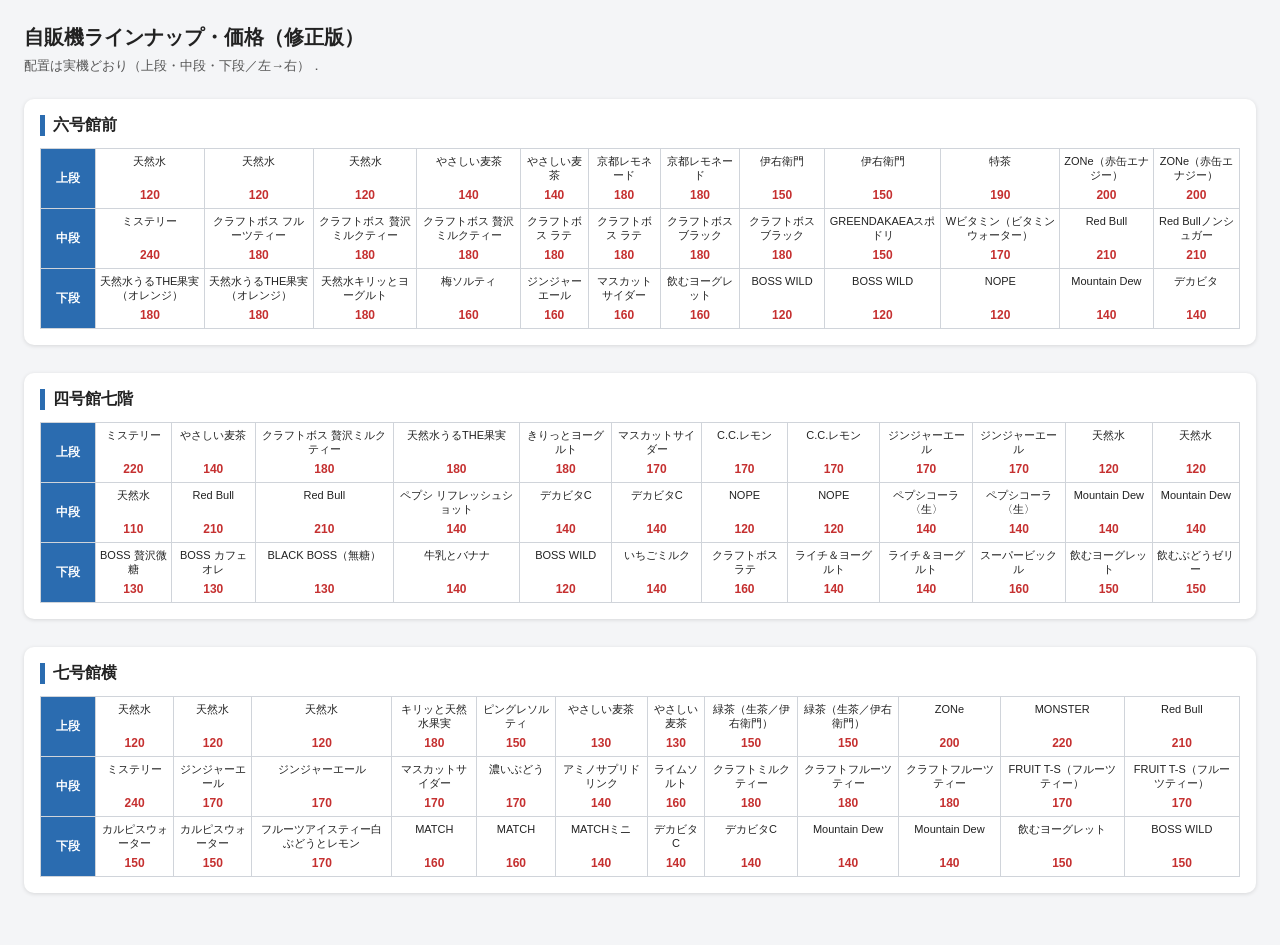
==== 自販機ラインナップ.html @ c26604fa "firstcomimt" ====
<!DOCTYPE html>
<html lang="ja">
<head>
<meta charset="UTF-8">
<meta name="viewport" content="width=device-width, initial-scale=1.0">
<title>自販機ラインナップ（修正版）</title>
<style>
  body { font-family: "Hiragino Kaku Gothic ProN", "Yu Gothic", sans-serif; background:#f4f5f7; color:#222; margin:0; padding:24px; }
  h1 { font-size:20px; margin:0 0 6px; }
  .note { font-size:13px; color:#555; margin:0 0 24px; }
  .machine { background:#fff; border-radius:10px; box-shadow:0 1px 4px rgba(0,0,0,.12); padding:16px; margin-bottom:28px; overflow-x:auto; }
  .machine h2 { font-size:16px; margin:0 0 12px; padding-left:8px; border-left:5px solid #2b6cb0; }
  table { border-collapse:collapse; width:100%; min-width:980px; }
  th, td { border:1px solid #d0d4da; padding:6px 4px; text-align:center; font-size:11px; vertical-align:middle; }
  th.shelf { background:#2b6cb0; color:#fff; width:46px; font-size:12px; }
  .prod { display:block; line-height:1.25; min-height:30px; }
  .price { display:block; font-weight:700; color:#c53030; font-size:12px; margin-top:3px; }
  .uncertain { background:#fff7d6; }
  .uncertain .prod::after { content:"（要確認）"; color:#b7791f; font-size:10px; }
  .empty { background:#f0f0f0; }
  .legend { font-size:12px; color:#555; }
  .legend span { background:#fff7d6; padding:1px 6px; border:1px solid #e5cf7a; border-radius:3px; }
</style>
</head>
<body>
<h1>自販機ラインナップ・価格（修正版）</h1>
<p class="note">配置は実機どおり（上段・中段・下段／左→右）．</p>

<!-- ============ 六号館前 ============ -->
<div class="machine">
  <h2>六号館前</h2>
  <table>
    <tr>
      <th class="shelf">上段</th>
      <td><span class="prod">天然水</span><span class="price">120</span></td>
      <td><span class="prod">天然水</span><span class="price">120</span></td>
      <td><span class="prod">天然水</span><span class="price">120</span></td>
      <td><span class="prod">やさしい麦茶</span><span class="price">140</span></td>
      <td><span class="prod">やさしい麦茶</span><span class="price">140</span></td>
      <td><span class="prod">京都レモネード</span><span class="price">180</span></td>
      <td><span class="prod">京都レモネード</span><span class="price">180</span></td>
      <td><span class="prod">伊右衛門</span><span class="price">150</span></td>
      <td><span class="prod">伊右衛門</span><span class="price">150</span></td>
      <td><span class="prod">特茶</span><span class="price">190</span></td>
      <td><span class="prod">ZONe（赤缶エナジー）</span><span class="price">200</span></td>
      <td><span class="prod">ZONe（赤缶エナジー）</span><span class="price">200</span></td>
    </tr>
    <tr>
      <th class="shelf">中段</th>
      <td><span class="prod">ミステリー</span><span class="price">240</span></td>
      <td><span class="prod">クラフトボス フルーツティー</span><span class="price">180</span></td>
      <td><span class="prod">クラフトボス 贅沢ミルクティー</span><span class="price">180</span></td>
      <td><span class="prod">クラフトボス 贅沢ミルクティー</span><span class="price">180</span></td>
      <td><span class="prod">クラフトボス ラテ</span><span class="price">180</span></td>
      <td><span class="prod">クラフトボス ラテ</span><span class="price">180</span></td>
      <td><span class="prod">クラフトボス ブラック</span><span class="price">180</span></td>
      <td><span class="prod">クラフトボス ブラック</span><span class="price">180</span></td>
      <td><span class="prod">GREENDAKAEAスポドリ</span><span class="price">150</span></td>
      <td><span class="prod">Wビタミン（ビタミンウォーター）</span><span class="price">170</span></td>
      <td><span class="prod">Red Bull</span><span class="price">210</span></td>
      <td><span class="prod">Red Bullノンシュガー</span><span class="price">210</span></td>
    </tr>
    <tr>
      <th class="shelf">下段</th>
      <td><span class="prod">天然水うるTHE果実（オレンジ）</span><span class="price">180</span></td>
      <td><span class="prod">天然水うるTHE果実（オレンジ）</span><span class="price">180</span></td>
      <td><span class="prod">天然水キリッとヨーグルト</span><span class="price">180</span></td> 
      <td><span class="prod">梅ソルティ</span><span class="price">160</span></td>  
      <td><span class="prod">ジンジャーエール</span><span class="price">160</span></td>
      <td><span class="prod">マスカットサイダー</span><span class="price">160</span></td>
      <td><span class="prod">飲むヨーグレット</span><span class="price">160</span></td>
      <td><span class="prod">BOSS WILD</span><span class="price">120</span></td>
      <td><span class="prod">BOSS WILD</span><span class="price">120</span></td>
      <td><span class="prod">NOPE</span><span class="price">120</span></td>
      <td><span class="prod">Mountain Dew</span><span class="price">140</span></td>
      <td><span class="prod">デカビタ</span><span class="price">140</span></td>
    </tr>
  </table>
</div>

<!-- ============ 四号館七階 ============ -->
<div class="machine">
  <h2>四号館七階</h2>
  <table>
    <tr>
      <th class="shelf">上段</th>
      <td><span class="prod">ミステリー</span><span class="price">220</span></td>
      <td><span class="prod">やさしい麦茶</span><span class="price">140</span></td>
      <td><span class="prod">クラフトボス 贅沢ミルクティー</span><span class="price">180</span></td>
      <td><span class="prod">天然水うるTHE果実</span><span class="price">180</span></td>
      <td><span class="prod">きりっとヨーグルト</span><span class="price">180</span></td>
      <td><span class="prod">マスカットサイダー</span><span class="price">170</span></td>
      <td><span class="prod">C.C.レモン</span><span class="price">170</span></td>
      <td><span class="prod">C.C.レモン</span><span class="price">170</span></td>
      <td><span class="prod">ジンジャーエール</span><span class="price">170</span></td>
      <td><span class="prod">ジンジャーエール</span><span class="price">170</span></td>
      <td><span class="prod">天然水</span><span class="price">120</span></td>
      <td><span class="prod">天然水</span><span class="price">120</span></td>
    </tr>
    <tr>
      <th class="shelf">中段</th>
      <td><span class="prod">天然水</span><span class="price">110</span></td>
      <td><span class="prod">Red Bull</span><span class="price">210</span></td>
      <td><span class="prod">Red Bull</span><span class="price">210</span></td>
      <td><span class="prod">ペプシ リフレッシュショット</span><span class="price">140</span></td>
      <td><span class="prod">デカビタC</span><span class="price">140</span></td>
      <td><span class="prod">デカビタC</span><span class="price">140</span></td>
      <td><span class="prod">NOPE</span><span class="price">120</span></td>
      <td><span class="prod">NOPE</span><span class="price">120</span></td>
      <td><span class="prod">ペプシコーラ〈生〉</span><span class="price">140</span></td>
      <td><span class="prod">ペプシコーラ〈生〉</span><span class="price">140</span></td>
      <td><span class="prod">Mountain Dew</span><span class="price">140</span></td>
      <td><span class="prod">Mountain Dew</span><span class="price">140</span></td>
    </tr>
    <tr>
      <th class="shelf">下段</th>
      <td><span class="prod">BOSS 贅沢微糖</span><span class="price">130</span></td>
      <td><span class="prod">BOSS カフェオレ</span><span class="price">130</span></td>
      <td><span class="prod">BLACK BOSS（無糖）</span><span class="price">130</span></td>
      <td><span class="prod">牛乳とバナナ</span><span class="price">140</span></td>
      <td><span class="prod">BOSS WILD</span><span class="price">120</span></td>
      <td><span class="prod">いちごミルク</span><span class="price">140</span></td>
      <td><span class="prod">クラフトボス ラテ</span><span class="price">160</span></td>
      <td><span class="prod">ライチ＆ヨーグルト</span><span class="price">140</span></td>
      <td><span class="prod">ライチ＆ヨーグルト</span><span class="price">140</span></td>
      <td><span class="prod">スーパービックル</span><span class="price">160</span></td>
      <td><span class="prod">飲むヨーグレット</span><span class="price">150</span></td>
      <td><span class="prod">飲むぶどうゼリー</span><span class="price">150</span></td>
    </tr>
  </table>
</div>

<!-- ============ 七号館横 ============ -->
<div class="machine">
  <h2>七号館横 </h2>
  <table>
    <tr>
      <th class="shelf">上段</th>
      <td><span class="prod">天然水</span><span class="price">120</span></td>
      <td><span class="prod">天然水</span><span class="price">120</span></td>
      <td><span class="prod">天然水</span><span class="price">120</span></td>
      <td><span class="prod">キリッと天然水果実</span><span class="price">180</span></td>
      <td><span class="prod">ピングレソルティ</span><span class="price">150</span></td>
      <td><span class="prod">やさしい麦茶</span><span class="price">130</span></td>
      <td><span class="prod">やさしい麦茶</span><span class="price">130</span></td>
      <td><span class="prod">緑茶（生茶／伊右衛門）</span><span class="price">150</span></td>
      <td><span class="prod">緑茶（生茶／伊右衛門）</span><span class="price">150</span></td>
      <td><span class="prod">ZONe</span><span class="price">200</span></td>
      <td><span class="prod">MONSTER</span><span class="price">220</span></td>
      <td><span class="prod">Red Bull</span><span class="price">210</span></td>
    </tr>
    <tr>
      <th class="shelf">中段</th>
      <td><span class="prod">ミステリー</span><span class="price">240</span></td>
      <td><span class="prod">ジンジャーエール</span><span class="price">170</span></td>
      <td><span class="prod">ジンジャーエール</span><span class="price">170</span></td>
      <td><span class="prod">マスカットサイダー</span><span class="price">170</span></td>
      <td><span class="prod">濃いぶどう</span><span class="price">170</span></td>
      <td><span class="prod">アミノサプリドリンク</span><span class="price">140</span></td>  
      <td><span class="prod">ライムソルト</span><span class="price">160</span></td>
      <td><span class="prod">クラフトミルクティー</span><span class="price">180</span></td>
      <td><span class="prod">クラフトフルーツティー</span><span class="price">180</span></td>
      <td><span class="prod">クラフトフルーツティー</span><span class="price">180</span></td>
      <td><span class="prod">FRUIT T-S（フルーツティー）</span><span class="price">170</span></td>
      <td><span class="prod">FRUIT T-S（フルーツティー）</span><span class="price">170</span></td>
    </tr>
    <tr>
      <th class="shelf">下段</th>
      <td><span class="prod">カルピスウォーター</span><span class="price">150</span></td>
      <td><span class="prod">カルピスウォーター</span><span class="price">150</span></td>
      <td><span class="prod">フルーツアイスティー白ぶどうとレモン</span><span class="price">170</span></td>
      <td><span class="prod">MATCH</span><span class="price">160</span></td>
      <td><span class="prod">MATCH</span><span class="price">160</span></td>
      <td><span class="prod">MATCHミニ</span><span class="price">140</span></td>
      <td><span class="prod">デカビタC</span><span class="price">140</span></td>
      <td><span class="prod">デカビタC</span><span class="price">140</span></td>
      <td><span class="prod">Mountain Dew</span><span class="price">140</span></td>
      <td><span class="prod">Mountain Dew</span><span class="price">140</span></td>
      <td><span class="prod">飲むヨーグレット</span><span class="price">150</span></td>
      <td><span class="prod">BOSS WILD</span><span class="price">150</span></td>
    </tr>
  </table>
</div>

</body>
</html>
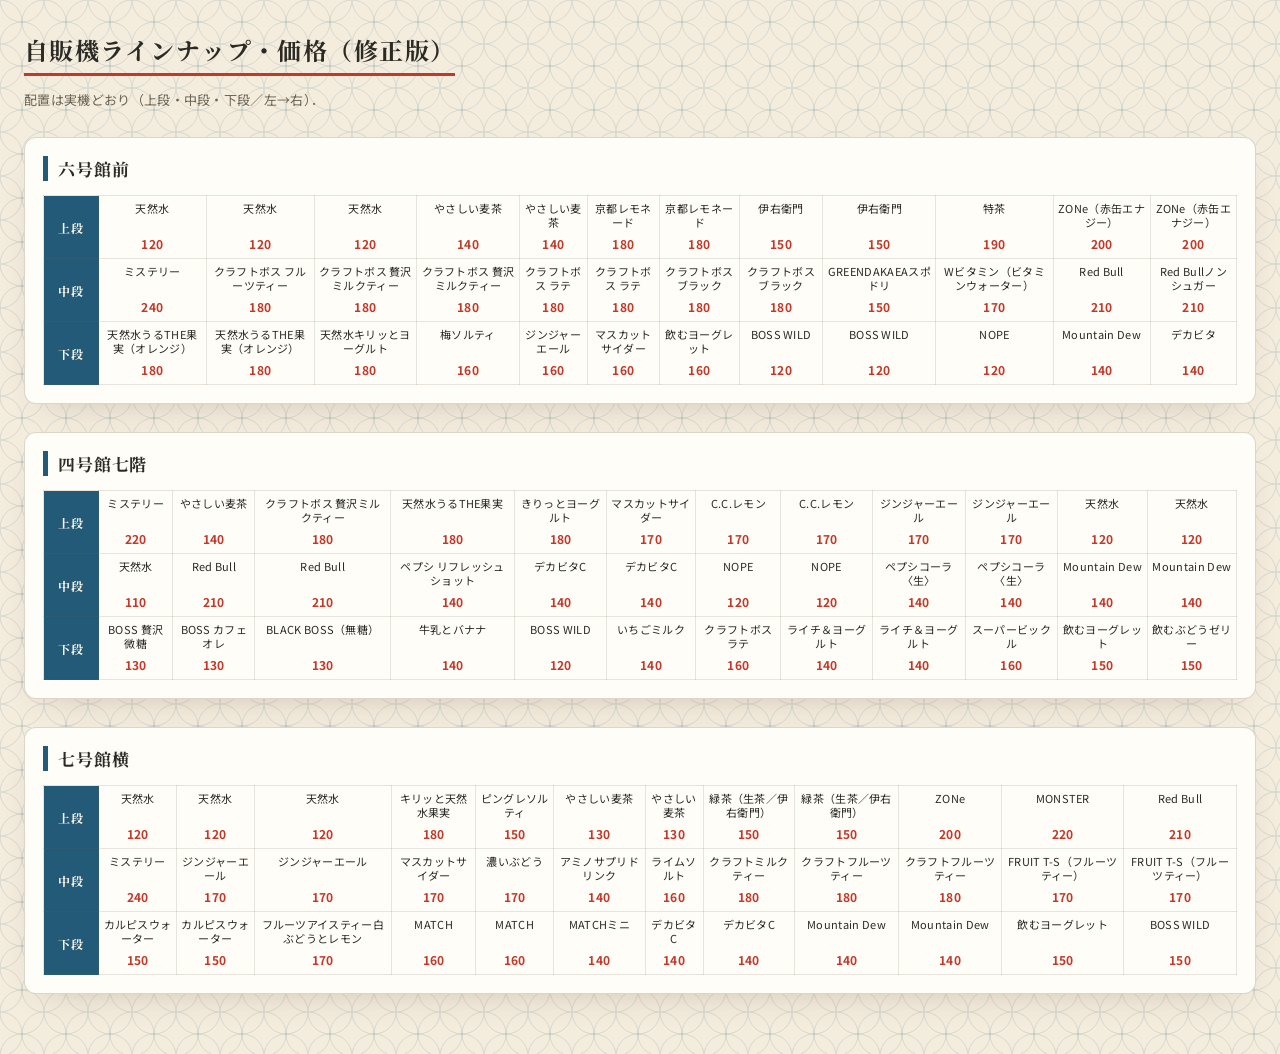
==== commit a9308184: "fix:design" ====
--- a/自販機ラインナップ.html
+++ b/自販機ラインナップ.html
@@ -3,23 +3,54 @@
 <head>
 <meta charset="UTF-8">
 <meta name="viewport" content="width=device-width, initial-scale=1.0">
-<title>自販機ラインナップ（修正版）</title>
+<title>自販機ラインナップ・価格 — 和の品書き</title>
+<!-- 書体：見出し=明朝（Noto Serif JP）/ 本文=ゴシック（Noto Sans JP） -->
+<link rel="preconnect" href="https://fonts.googleapis.com">
+<link rel="preconnect" href="https://fonts.gstatic.com" crossorigin>
+<link href="https://fonts.googleapis.com/css2?family=Noto+Sans+JP:wght@400;500;700&family=Noto+Serif+JP:wght@500;700&display=swap" rel="stylesheet">
 <style>
-  body { font-family: "Hiragino Kaku Gothic ProN", "Yu Gothic", sans-serif; background:#f4f5f7; color:#222; margin:0; padding:24px; }
-  h1 { font-size:20px; margin:0 0 6px; }
-  .note { font-size:13px; color:#555; margin:0 0 24px; }
-  .machine { background:#fff; border-radius:10px; box-shadow:0 1px 4px rgba(0,0,0,.12); padding:16px; margin-bottom:28px; overflow-x:auto; }
-  .machine h2 { font-size:16px; margin:0 0 12px; padding-left:8px; border-left:5px solid #2b6cb0; }
+  /* 和風（和紙ライト）：生成りの地に墨と伝統色（朱・藍・金） */
+  :root {
+    --washi:#F4ECDD; --washi-soft:#FBF6EC; --surface:#FFFDF7;
+    --text:#2C2A24; --text-soft:#6A6253;
+    --shu:#C0392B; --ai:#235A78; --kin:#B08D3C;
+    --stroke:rgba(120,102,74,0.26); --stroke-soft:rgba(120,102,74,0.16);
+  }
+  body {
+    font-family:"Noto Sans JP","Hiragino Kaku Gothic ProN","Yu Gothic",sans-serif;
+    color:var(--text); margin:0; padding:32px 24px; letter-spacing:0.02em;
+    background-color:var(--washi);
+    /* 七宝つなぎの和柄を極薄で敷く */
+    background-image:url("data:image/svg+xml,%3Csvg xmlns='http://www.w3.org/2000/svg' width='44' height='44' viewBox='0 0 44 44'%3E%3Cg fill='none' stroke='%23235A78' stroke-width='1' stroke-opacity='0.14'%3E%3Ccircle cx='0' cy='22' r='22'/%3E%3Ccircle cx='44' cy='22' r='22'/%3E%3Ccircle cx='22' cy='0' r='22'/%3E%3Ccircle cx='22' cy='44' r='22'/%3E%3C/g%3E%3C/svg%3E");
+  }
+  h1 {
+    font-family:"Noto Serif JP",serif; font-size:24px; font-weight:700;
+    color:var(--text); margin:0 0 8px; letter-spacing:0.06em;
+    display:inline-block; padding-bottom:6px; border-bottom:3px solid var(--shu);
+  }
+  .note { font-size:13px; color:var(--text-soft); margin:6px 0 28px; }
+  .machine {
+    background:var(--surface); border:1px solid var(--stroke); border-radius:12px;
+    box-shadow:0 14px 36px -22px rgba(70,52,24,0.30);
+    padding:18px; margin-bottom:28px; overflow-x:auto;
+  }
+  .machine h2 {
+    font-family:"Noto Serif JP",serif; font-size:17px; font-weight:700;
+    margin:0 0 14px; padding-left:10px; border-left:5px solid var(--ai); letter-spacing:0.05em;
+  }
   table { border-collapse:collapse; width:100%; min-width:980px; }
-  th, td { border:1px solid #d0d4da; padding:6px 4px; text-align:center; font-size:11px; vertical-align:middle; }
-  th.shelf { background:#2b6cb0; color:#fff; width:46px; font-size:12px; }
-  .prod { display:block; line-height:1.25; min-height:30px; }
-  .price { display:block; font-weight:700; color:#c53030; font-size:12px; margin-top:3px; }
-  .uncertain { background:#fff7d6; }
-  .uncertain .prod::after { content:"（要確認）"; color:#b7791f; font-size:10px; }
-  .empty { background:#f0f0f0; }
-  .legend { font-size:12px; color:#555; }
-  .legend span { background:#fff7d6; padding:1px 6px; border:1px solid #e5cf7a; border-radius:3px; }
+  th, td { border:1px solid var(--stroke-soft); padding:6px 4px; text-align:center; font-size:11px; vertical-align:middle; }
+  th.shelf {
+    background:var(--ai); color:var(--washi-soft); width:46px; font-size:12px;
+    font-family:"Noto Serif JP",serif; font-weight:700; letter-spacing:0.05em;
+  }
+  .prod { display:block; line-height:1.25; min-height:30px; color:var(--text); }
+  .price { display:block; font-weight:700; color:var(--shu); font-size:12px; margin-top:3px; }
+  .uncertain { background:rgba(176,141,60,0.12); }
+  .uncertain .prod::after { content:"（要確認）"; color:var(--kin); font-size:10px; }
+  .empty { background:rgba(120,102,74,0.08); }
+  .legend { font-size:12px; color:var(--text-soft); }
+  .legend span { background:rgba(176,141,60,0.12); padding:1px 6px; border:1px solid rgba(176,141,60,0.45); border-radius:3px; }
 </style>
 </head>
 <body>
